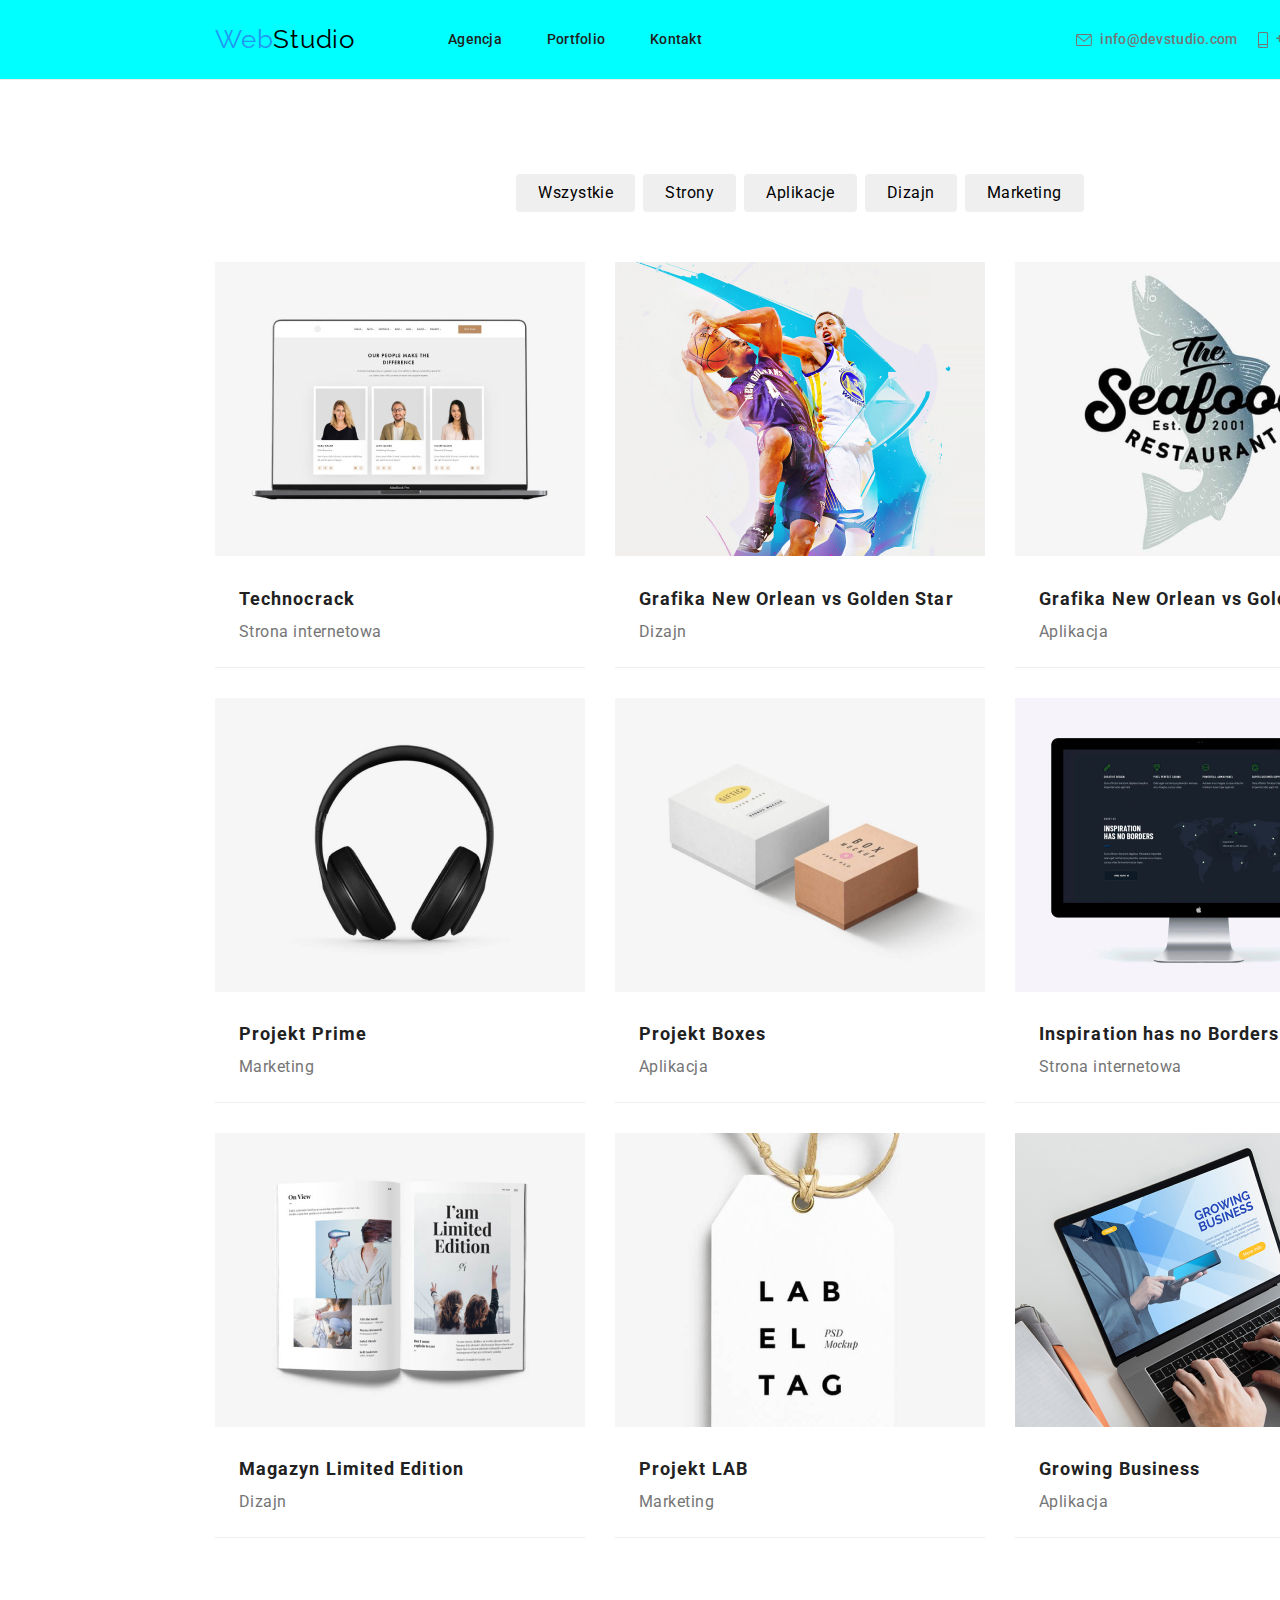
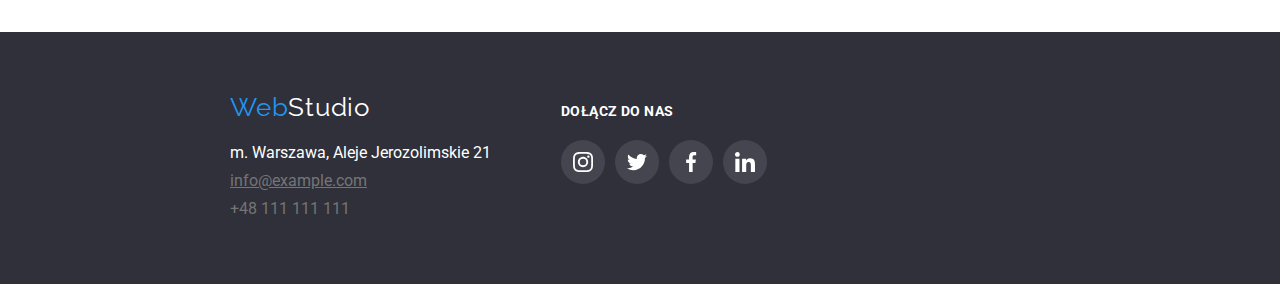
==== portfolio.html @ b92f5896 "new files" ====
<!DOCTYPE html>
<html lang="pl">
  <head>
    <meta charset="UTF-8" />
    <meta http-equiv="X-UA-Compatible" content="IE=edge" />
    <meta name="viewport" content="width=device-width, initial-scale=1.0" />
    <title>WebStudio - Portfolio</title>
    <link rel="stylesheet" href="css/modern-normalize.css" />
    <link rel="preconnect" href="https://fonts.googleapis.com" />
    <link rel="preconnect" href="https://fonts.gstatic.com" crossorigin />
    <link
      href="https://fonts.googleapis.com/css2?family=Raleway:ital,wght@0,700;1,700&family=Roboto:ital,wght@0,400;0,500;0,700;0,900;1,400;1,500;1,700;1,900&display=swap"
      rel="stylesheet"
    />
    <link rel="stylesheet" href="css/styles.css" />
  </head>
  <body>
    <div class="wrapper">
      <header class="header-container">
        <div class="container nav-container">
          <a class="logo-placeholder style-link" href="#"><span class="logo-span">Web</span>Studio</a>
          <nav class="navigation">
            <ul class="nav-links">
              <li><a class="nav-link style-link" href="index.html">Agencja</a></li>
              <li><a class="nav-link style-link" href="#">Portfolio</a></li>
              <li><a class="nav-link style-link" href="#">Kontakt</a></li>
            </ul>
          </nav>
          <a class="info-link mail-link style-link" href="mailto:info@devstudio.com"
            ><svg class="icon-nav" width="16" height="12">
              <use href="images/icons.svg#icon-envelope"></use>
            </svg>
            info@devstudio.com</a
          >
          <a class="info-link tel-link style-link" href="tel:+48111111111"
            ><svg class="icon-nav" width="10" height="16">
              <use href="images/icons.svg#icon-smartphone"></use>
            </svg>
            +48 111 111 111</a
          >
        </div>
      </header>
      <main class="section">
        <div class="container">
          <!-- Section for button to filter portfolio  -->
          <section class="filtr-portfolio">
            <ul class="portfolio-buttons">
              <li><button class="filter-btn" type="button">Wszystkie</button></li>
              <li><button class="filter-btn" type="button">Strony</button></li>
              <li><button class="filter-btn" type="button">Aplikacje</button></li>
              <li><button class="filter-btn" type="button">Dizajn</button></li>
              <li><button class="filter-btn" type="button">Marketing</button></li>
            </ul>
          </section>

          <!-- Portfolio section, images with descriptions -->
          <section class="portfolio">
            <ul class="portfolio-list">
              <li class="portfolio-item">
                <img src="images/portfolio/portfolio-01.jpg" style="margin: 0" alt="Picture of website with some people" width="370" height="294" />
                <div class="portfolio-text-container">
                  <h3 class="portfolio-title">Technocrack</h3>
                  <p class="portfolio-description">Strona internetowa</p>
                </div>
              </li>
              <li class="portfolio-item">
                <img src="images/portfolio/portfolio-02.jpg" alt="Picture of two basketball players" width="370" height="294" />
                <div class="portfolio-text-container">
                  <h3 class="portfolio-title">Grafika New Orlean vs Golden Star</h3>
                  <p class="portfolio-description">Dizajn</p>
                </div>
              </li>
              <li class="portfolio-item">
                <img src="images/portfolio/portfolio-03.jpg" alt="Picture of logo similar to fish" width="370" height="294" />
                <div class="portfolio-text-container">
                  <h3 class="portfolio-title">Grafika New Orlean vs Golden Star</h3>
                  <p class="portfolio-description">Aplikacja</p>
                </div>
              </li>
              <li class="portfolio-item">
                <img src="images/portfolio/portfolio-04.jpg" alt="Picture of headphones" width="370" height="294" />
                <div class="portfolio-text-container">
                  <h3 class="portfolio-title">Projekt Prime</h3>
                  <p class="portfolio-description">Marketing</p>
                </div>
              </li>
              <li class="portfolio-item">
                <img src="images/portfolio/portfolio-05.jpg" alt="Picture of two boxes" width="370" height="294" />
                <div class="portfolio-text-container">
                  <h3 class="portfolio-title">Projekt Boxes</h3>
                  <p class="portfolio-description">Aplikacja</p>
                </div>
              </li>
              <li class="portfolio-item">
                <img src="images/portfolio/portfolio-06.jpg" alt="Picture of website with a lot of inormation" width="370" height="294" />
                <div class="portfolio-text-container">
                  <h3 class="portfolio-title">Inspiration has no Borders</h3>
                  <p class="portfolio-description">Strona internetowa</p>
                </div>
              </li>
              <li class="portfolio-item">
                <img src="images/portfolio/portfolio-07.jpg" alt="Picture of a magazine" width="370" height="294" />
                <div class="portfolio-text-container">
                  <h3 class="portfolio-title">Magazyn Limited Edition</h3>
                  <p class="portfolio-description">Dizajn</p>
                </div>
              </li>
              <li class="portfolio-item">
                <img src="images/portfolio/portfolio-08.jpg" alt="Picture of a label" width="370" height="294" />
                <div class="portfolio-text-container">
                  <h3 class="portfolio-title">Projekt LAB</h3>
                  <p class="portfolio-description">Marketing</p>
                </div>
              </li>
              <li class="portfolio-item">
                <img src="images/portfolio/portfolio-09.jpg" alt="Picture of someone typing on a laptop" width="370" height="294" />
                <div class="portfolio-text-container">
                  <h3 class="portfolio-title">Growing Business</h3>
                  <p class="portfolio-description">Aplikacja</p>
                </div>
              </li>
            </ul>
          </section>
        </div>
      </main>
      <footer class="foot">
        <div class="container footer-container">
          <div class="footer-contacts">
            <a class="logo-placeholder logo-down style-link" href="#"><span class="logo-span">Web</span>Studio</a>
            <address class="adres">
              <ul class="adres-list">
                <li>
                  <a class="where-to style-link" href="https://goo.gl/maps/Lxoy2PiTruj3LMqQA" target="_blank" rel="noopener nofollow noreferrer">
                    m. Warszawa, Aleje Jerozolimskie 21
                  </a>
                </li>
                <li><a class="info-link transparent style-link underline-link" href="mailto:info@example.com">info@example.com</a></li>
                <li><a class="info-link transparent style-link" href="tel:+48111111111">+48 111 111 111</a></li>
              </ul>
            </address>
          </div>
          <div class="footer-social-div">
            <h3 class="footer-social-h3">dołącz do nas</h3>
            <ul class="footer-social-list">
              <li class="footer-social-icon">
                <svg class="icon" width="20" height="20">
                  <use href="images/icons.svg#icon-instagram"></use>
                </svg>
              </li>
              <li class="footer-social-icon">
                <svg class="icon" width="20" height="20">
                  <use href="images/icons.svg#icon-twitter"></use>
                </svg>
              </li>
              <li class="footer-social-icon">
                <svg class="icon" width="20" height="20">
                  <use href="images/icons.svg#icon-facebook"></use>
                </svg>
              </li>
              <li class="footer-social-icon">
                <svg class="icon" width="20" height="20">
                  <use href="images/icons.svg#icon-linkedin"></use>
                </svg>
              </li>
            </ul>
          </div>
        </div>
      </footer>
    </div>
  </body>
</html>
---- css/styles.css ----
/* Do pliku dodaję komentarze po angielsku i różne dodatkowe opisy, żeby później po ponownym otworzeniu pamiętać czemu pewne rzeczy są komentarzach */

:root {
  --font-main-color: #212121;
  --font-secondary-color: #757575;
  --hover-bg-color: #2196f3;
  --color-white: #ffffff;
  --color-black: #000000;
  --bg-dark-color: #2f303a;
  --bg-medium-color: #f5f4fa;
  --font-transparent: rgb(255 255 255 / 0.6);
  --nav-border-color: #ececec;
  --showcase-bg: rgba(47, 48, 58, 0.4);
  --social-bg-color: rgb(255 255 255 / 0.1);
  --default-icon-color: #afb1b8;
}
/* * {
  margin: 0;
} */
body {
  font-family: "Roboto", "Raleway", sans-serif;
  color: var(--font-main-color);
}

ul,
h1,
h2,
h3,
h4,
h5 {
  margin: 0;
  padding: 0;
}

/* =====================================  Background colors ======================================= */
.showcase {
  /* background-color: var(--bg-dark-color); */
  text-align: center;
  /* height: 600px; */
  padding: 200px 0px;
  max-width: 1600px;
  background-size: contain;
  background-repeat: no-repeat;
  background-position: center;
  background-image: linear-gradient(to bottom, var(--showcase-bg), var(--showcase-bg)), url(../images/showcase.png);
}

.team {
  background-color: var(--bg-medium-color);
}

.foot {
  background-color: var(--bg-dark-color);
  /* padding-top: 60px; */
  height: 252px;
  padding: 60px 215px 24px 215px;
}

/* ============================================= Links ======================================== */

.style-link {
  text-decoration: none;
}

.transparent {
  color: var(--font-transparent);
}

.underline-link {
  text-decoration: underline;
}

/* ========================================= Hover and focus ==================================== */

.filter-btn:hover,
.filter-btn:focus,
.order-btn:hover,
.order-btn:focus {
  background-color: var(--hover-bg-color);
  color: var(--color-white);
  cursor: pointer;
}

.filter-btn:hover,
.filter-btn:focus {
  box-shadow: 0px 3px 1px rgba(0, 0, 0, 0.1), 0px 1px 2px rgba(0, 0, 0, 0.08), 0px 2px 2px rgba(0, 0, 0, 0.12);
}

.style-link:hover,
.style-link:focus {
  color: var(--hover-bg-color);
}

.team-social-icon:hover,
.footer-social-icon:hover,
.team-social-icon:focus,
.footer-social-icon:focus {
  cursor: pointer;
  background-color: var(--hover-bg-color);
  transition: 0.3s;
  /* color: black; */
  color: var(--color-white);
}

.client-icon:hover,
.client-icon:focus {
  cursor: pointer;
  color: var(--hover-bg-color);
}
/* ============================================== ICONS =========================== */

.icon-nav {
  /* display: inline-block; */
  vertical-align: middle;
  margin-right: 5px;
  /* margin: 0;
  padding: 0; */
  --color1: currentColor;
}

.team-social-icon {
  width: 44px;
  height: 44px;
  /* padding: 12px; */
  /* background-color: #2196f3; */
  border-radius: 50%;
  display: flex;
  justify-content: center;
  align-items: center;
  color: var(--default-icon-color);
}

.icon {
  --color5: currentColor;
}

.client-list {
  display: flex;
  list-style: none;
  padding: 0;
  margin: 0; /* ------------ !!!!!!!!! deletes empty space between main and footer*/
  justify-content: space-between;
  /* text-align: center; */
  /* background-color: yellow*/ /*  --------- only to temporary preview box area*/
  color: var(--default-icon-color);
}

.client-icon {
  /* background-color: burlywood; */ /*  --------- only to temporary preview box area*/
  min-width: 170px;
  height: 92px;
  display: flex;
  justify-content: center;
  align-items: center;
  border: 1px solid;
  border-radius: 4px;
}

.footer-social-icon {
  width: 44px;
  height: 44px;
  background-color: var(--social-bg-color);
  border-radius: 50%;
  display: flex;
  justify-content: center;
  align-items: center;
}

/* ===================================== Font colors, sizes and weight =========================== */

.logo-placeholder {
  /* display: inline-block; */
  color: var(--color-black);
  font-family: "Raleway";
  font-style: normal;
  /* font-weight: 700; - only this weight is loaded with Google Fonts, therefore there is no need to specify it*/
  font-size: 26px;
  line-height: 1.2;
  letter-spacing: 0.03em;
  margin-right: 93px;
  /* background-color: #212121; */ /*  -------- only to temporary preview box area*/
  /* vertical-align: middle; */
}

.logo-down {
  color: var(--color-white);
}

.logo-span {
  color: var(--hover-bg-color);
}

.navigation {
  /* display: inline-block; */
  font-weight: 500;
  font-size: 14px;
  line-height: 1.14;
  letter-spacing: 0.02em;
  /* background-color: yellow; */ /*  ------ only to temporary preview box area*/
  /* vertical-align: middle; */
}

.nav-link {
  /* display: block; */
  color: var(--font-main-color);
}

.info-link {
  color: var(--font-secondary-color);
  /* background-color: #212121; */
}

.mail-link {
  /* display: inline-block; */
  /* background-color: yellow; */ /*  ------ only to temporary preview box area*/
  /* margin-left: 371px; */
  margin-left: auto;
  margin-right: 20px;
  margin-top: 0;
  margin-bottom: 0;
  font-weight: 500;
  font-size: 14px;
  line-height: 1.14;
  letter-spacing: 0.02em;
  /* vertical-align: middle; */
}

.tel-link {
  /* display: inline-block; */
  /* background-color: yellow; */ /*  ------ only to temporary preview box area*/
  font-weight: 500;
  font-size: 14px;
  line-height: 1.14;
  letter-spacing: 0.02em;
  /* vertical-align: middle; */
}

.showcase-h1 {
  display: block;
  margin: auto;
  text-transform: uppercase;
  color: var(--color-white);
  font-weight: 900;
  font-size: 44px;
  line-height: 1.37;
  text-align: center;
  letter-spacing: 0.06em;
  width: 700px;
}

.section-h2 {
  font-size: 36px;
  line-height: 1.17;
  text-align: center;
  letter-spacing: 0.03em;
  margin: 0 auto 50px auto; /* 0 deletes spac between divs*/
}

.order-btn {
  font-weight: 700;
  font-size: 16px;
  line-height: 1.875;
  margin-top: 30px;
  width: 200px;
  /* height: 50px; */
  border: none;
  padding: 10px 0px;
  border-radius: 4px;
}

.about-h3 {
  font-size: 14px;
  line-height: 1.15;
  letter-spacing: 0.03em;
  text-transform: uppercase;
  padding-top: 30px;
}

.about-article {
  color: var(--font-secondary-color);
  font-size: 14px;
  line-height: 1.71;
  letter-spacing: 0.03em;
}

.teammate-name {
  font-weight: 500;
  font-size: 16px;
  line-height: 1.19;
  /* text-align: center; */
  letter-spacing: 0.03em;
  padding-top: 30px;
}

.teammate-description {
  color: var(--font-secondary-color);
  font-size: 16px;
  line-height: 1.19;
  /* text-align: center; */
  letter-spacing: 0.03em;
}

.teammate-socials {
  margin: 0 32px;
  list-style: none;
  display: flex;
  /* background-color: #2196f3; */
  justify-content: space-between;
}

.adres {
  font-style: normal;
  margin-top: 20px;
}

.where-to {
  color: var(--color-white);
}

.footer-social-h3 {
  color: var(--color-white);
  font-size: 14px;
  line-height: 1.14;
  letter-spacing: 0.03em;
  text-transform: uppercase;
  padding-top: 12px;
  padding-bottom: 20px;
}

/* ===================================== Font colors, sizes and weight - PORTFOLIO =========================== */

.filter-btn {
  font-size: 16px;
  line-height: 1.625;
  /* text-align: center; */
  letter-spacing: 0.03em;
  padding: 6px 22px;
  border-radius: 4px;
  border: none;
}

.portfolio-title {
  font-size: 18px;
  line-height: 2;
  letter-spacing: 0.06em;
  margin: 0;
}

.portfolio-description {
  color: var(--font-secondary-color);
  font-size: 16px;
  line-height: 1.875;
  letter-spacing: 0.03em;
  margin: 0;
}

/* ====================================== CONTAINERS + FLEXBOX ============================================ */

.wrapper {
  width: 1600px;
  margin: auto;
}

.nav-container {
  /* background-color: burlywood; */
  display: flex;
  align-items: center;
  /* justify-content: space-between; */
  /* margin: 0; */
}

.container {
  width: 1200px;
  margin: 0px auto;
  padding: 0 15px;
}

.section {
  padding: 94px 0px;
}

.about-section {
  /* background-color: yellow; */
}

.header-container {
  border-bottom: 1px solid var(--nav-border-color);
  background-color: aqua;
  padding: 24px 0px;
  font-size: 0px; /* !!!!!!!!!!!! ---------  DELETES SMALL EMPTY SPACES BETWEEEN INLINE-BLOCKS !!!!!!!! */
}

.nav-links {
  display: flex;
  list-style-type: none;
  padding: 0;
  margin: 0;
  width: 254px;
  justify-content: space-between;
  /* margin-right: 371px; */
  /* margin-left: 93px; */
}

.about-list {
  display: flex;
  /* background-color: #f5f4fa; */ /*  ------- only to temporary preview box area*/
  list-style: none;
  justify-content: space-between;
  padding: 0;
  margin: 0; /* ------------ !!!!!!!!! deletes empty space between main and showcase*/
}

.about-list > li:not(:last-child) {
  margin-right: 30px;
}

.about-list > li {
  flex: 1; /* columns stay the same width no matter how much txt has one */
}

.about-icon {
  padding: 25px 0;
  text-align: center;
  border-radius: 4px;
  background-color: var(--bg-medium-color);
}

.what-we-do {
  /* display: inline-block; */
  /* background-color: #212121; */
  margin-top: 94px;
}

.about-pic-list {
  display: flex;
  list-style: none;
  padding: 0;
  margin: 0; /*  -------- deletes empyt space betweeen two divs*/
  justify-content: space-between;
}

.team-list {
  display: flex;
  list-style: none;
  padding: 0;
  margin: 0; /* ------------ !!!!!!!!! deletes empty space between main and footer*/
  justify-content: space-between;
  text-align: center;
  /* background-color: yellow*/ /*  --------- only to temporary preview box area*/
}

.team-list > li {
  background-color: var(--color-white);
  padding-bottom: 18px;
  border-radius: 0px 0px 4px 4px;
  box-shadow: 0px 1px 3px rgba(0, 0, 0, 0.12), 0px 1px 1px rgba(0, 0, 0, 0.14), 0px 2px 1px rgba(0, 0, 0, 0.2);
}
/* .teammate-socials > li {
  
} */

.adres-list {
  display: flex;
  flex-direction: column;
  list-style: none;
  padding: 0;
  /* margin-left: 215px; */
}

.adres-list > li:not(:last-child) {
  margin-bottom: 10px;
}

.filtr-portfolio {
  margin: 0 auto 50px auto;
  /* width: 572px; */
  /* background-color: #757575; */
}

.portfolio-buttons {
  display: flex;
  list-style-type: none;
  padding: 0;
  margin: 0;
  gap: 8px;
  justify-content: center;
}

/* .portfolio {
  background-color: #2f303a; --------- only to temporary preview box area
} */

.portfolio-text-container {
  padding: 20px 24px;
  text-align: start;
}

.portfolio-list {
  text-align: center;
  display: flex;
  list-style-type: none;
  padding: 0;
  flex-wrap: wrap;
  gap: 30px;
}

.portfolio-item {
  border-bottom: 1px solid #eeeeee;
  flex-basis: calc((100% - 60px) / 3);
}
.portfolio-item:hover,
.portfolio-item:focus {
  box-shadow: 0px 1px 1px rgba(0, 0, 0, 0.12), 0px 4px 4px rgba(0, 0, 0, 0.06), 1px 4px 6px rgba(0, 0, 0, 0.16);
}

.footer-container {
  display: flex;
  gap: 70px;
}

.footer-social-list {
  color: var(--color-white);
  list-style-type: none;
  display: flex;
  gap: 10px;
}

/* id="icon-envelope"
id="icon-smartphone" 
id="icon-antenna" 
id="icon-clock" 
id="icon-diagram" 
id="icon-astronaut" 
id="icon-Ellipse01" 
id="icon-Ellipse02" 
id="icon-Ellipse03" 
id="icon-Ellipse04" 
id="icon-instagram" 
id="icon-twitter" 
id="icon-facebook" 
id="icon-linkedin" 
id="icon-group01" 
id="icon-group02" 
id="icon-group03" 
id="icon-group04" 
id="icon-group05" 
id="icon-group06" */
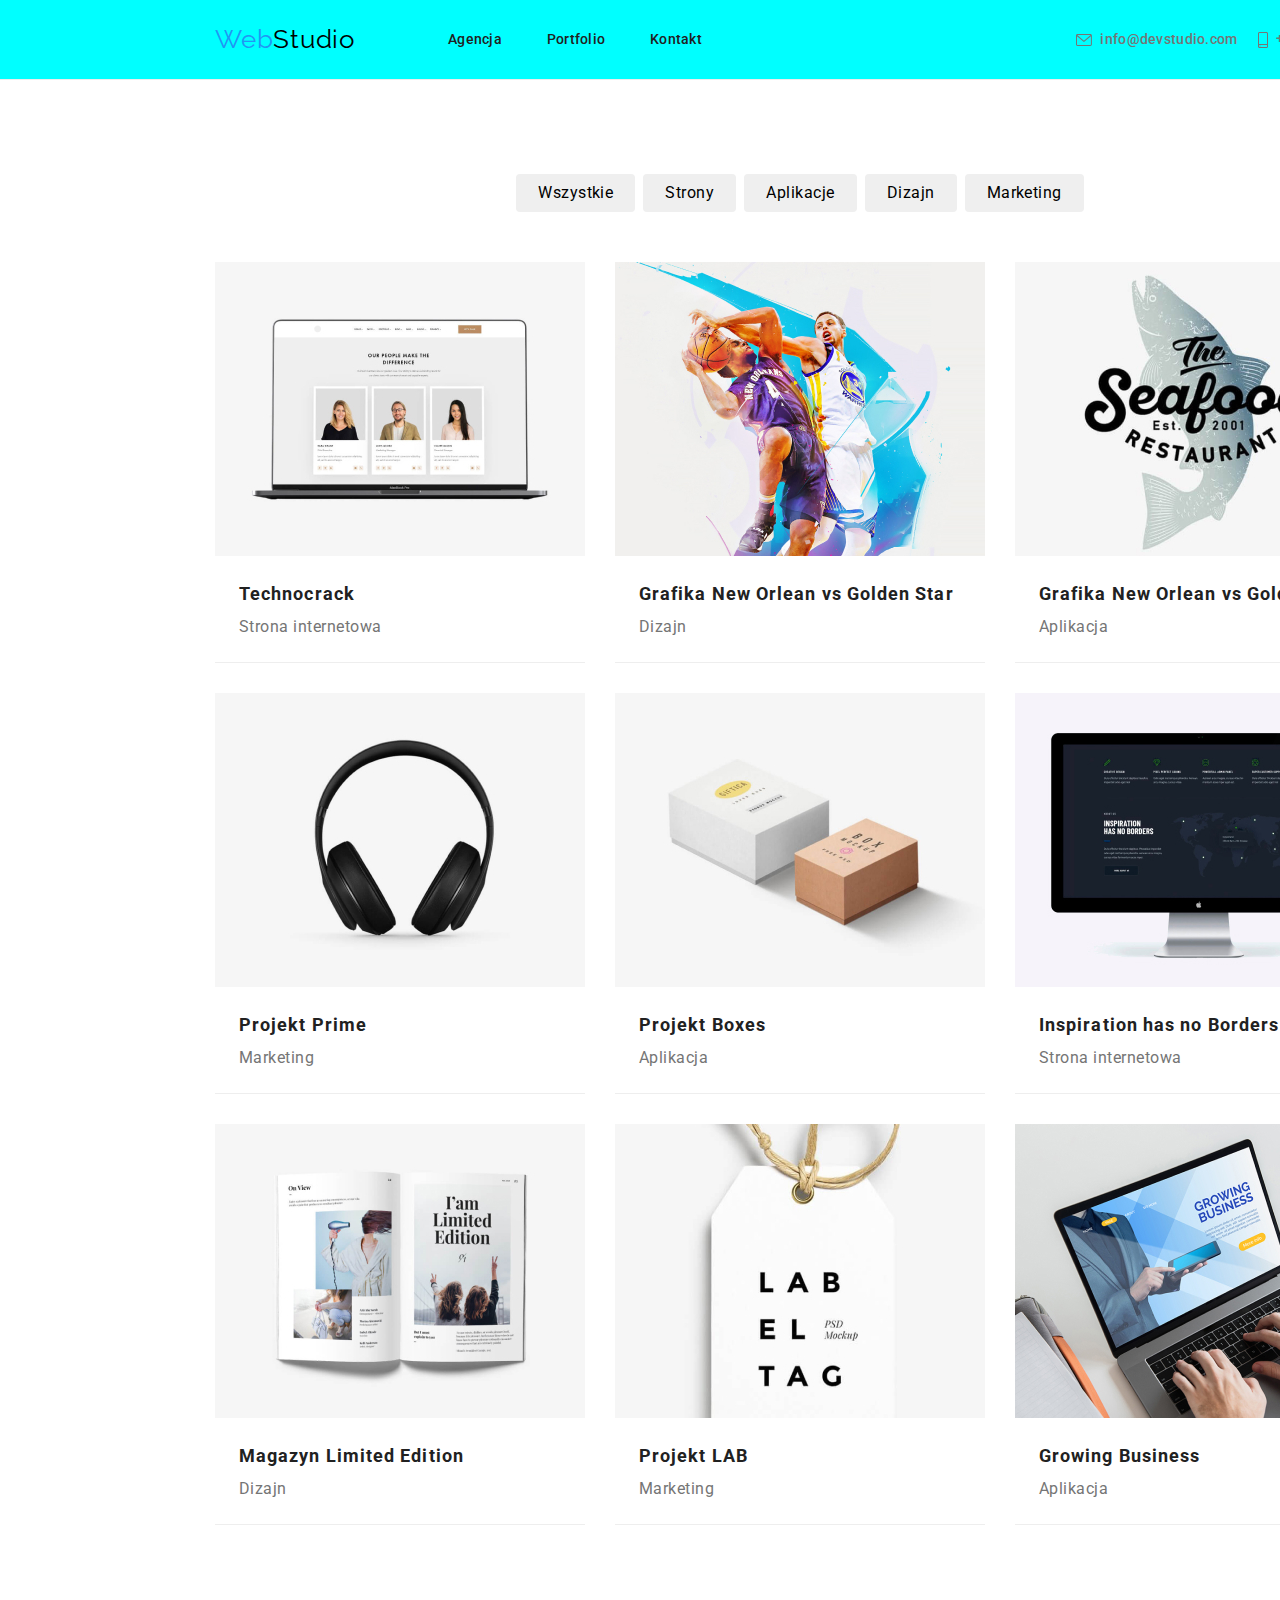
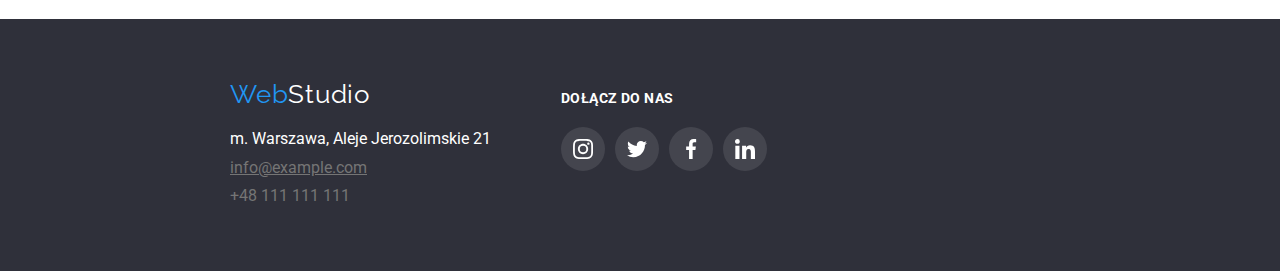
==== commit e1981ea9: "modal" ====
--- a/portfolio.html
+++ b/portfolio.html
@@ -57,63 +57,108 @@
           <section class="portfolio">
             <ul class="portfolio-list">
               <li class="portfolio-item">
-                <img src="images/portfolio/portfolio-01.jpg" style="margin: 0" alt="Picture of website with some people" width="370" height="294" />
+                <div class="portfolio-box">
+                  <img src="images/portfolio/portfolio-01.jpg" alt="Picture of website with some people" width="370" height="294" />
+                  <div class="portfolio-overlay">
+                    <p>Lorem ipsum dolor sit amet, consectetur adipisicing elit.</p>
+                  </div>
+                </div>
                 <div class="portfolio-text-container">
                   <h3 class="portfolio-title">Technocrack</h3>
                   <p class="portfolio-description">Strona internetowa</p>
                 </div>
               </li>
               <li class="portfolio-item">
-                <img src="images/portfolio/portfolio-02.jpg" alt="Picture of two basketball players" width="370" height="294" />
+                <div class="portfolio-box">
+                  <img src="images/portfolio/portfolio-02.jpg" alt="Picture of website with some people" width="370" height="294" />
+                  <div class="portfolio-overlay">
+                    <p>Lorem ipsum dolor sit amet, consectetur adipisicing elit.</p>
+                  </div>
+                </div>
                 <div class="portfolio-text-container">
                   <h3 class="portfolio-title">Grafika New Orlean vs Golden Star</h3>
                   <p class="portfolio-description">Dizajn</p>
                 </div>
               </li>
               <li class="portfolio-item">
-                <img src="images/portfolio/portfolio-03.jpg" alt="Picture of logo similar to fish" width="370" height="294" />
+                <div class="portfolio-box">
+                  <img src="images/portfolio/portfolio-03.jpg" alt="Picture of website with some people" width="370" height="294" />
+                  <div class="portfolio-overlay">
+                    <p>Lorem ipsum dolor sit amet, consectetur adipisicing elit.</p>
+                  </div>
+                </div>
                 <div class="portfolio-text-container">
                   <h3 class="portfolio-title">Grafika New Orlean vs Golden Star</h3>
                   <p class="portfolio-description">Aplikacja</p>
                 </div>
               </li>
               <li class="portfolio-item">
-                <img src="images/portfolio/portfolio-04.jpg" alt="Picture of headphones" width="370" height="294" />
+                <div class="portfolio-box">
+                  <img src="images/portfolio/portfolio-04.jpg" alt="Picture of website with some people" width="370" height="294" />
+                  <div class="portfolio-overlay">
+                    <p>Lorem ipsum dolor sit amet, consectetur adipisicing elit.</p>
+                  </div>
+                </div>
                 <div class="portfolio-text-container">
                   <h3 class="portfolio-title">Projekt Prime</h3>
                   <p class="portfolio-description">Marketing</p>
                 </div>
               </li>
               <li class="portfolio-item">
-                <img src="images/portfolio/portfolio-05.jpg" alt="Picture of two boxes" width="370" height="294" />
+                <div class="portfolio-box">
+                  <img src="images/portfolio/portfolio-05.jpg" alt="Picture of website with some people" width="370" height="294" />
+                  <div class="portfolio-overlay">
+                    <p>Lorem ipsum dolor sit amet, consectetur adipisicing elit.</p>
+                  </div>
+                </div>
                 <div class="portfolio-text-container">
                   <h3 class="portfolio-title">Projekt Boxes</h3>
                   <p class="portfolio-description">Aplikacja</p>
                 </div>
               </li>
               <li class="portfolio-item">
-                <img src="images/portfolio/portfolio-06.jpg" alt="Picture of website with a lot of inormation" width="370" height="294" />
+                <div class="portfolio-box">
+                  <img src="images/portfolio/portfolio-06.jpg" alt="Picture of website with some people" width="370" height="294" />
+                  <div class="portfolio-overlay">
+                    <p>Lorem ipsum dolor sit amet, consectetur adipisicing elit.</p>
+                  </div>
+                </div>
                 <div class="portfolio-text-container">
                   <h3 class="portfolio-title">Inspiration has no Borders</h3>
                   <p class="portfolio-description">Strona internetowa</p>
                 </div>
               </li>
               <li class="portfolio-item">
-                <img src="images/portfolio/portfolio-07.jpg" alt="Picture of a magazine" width="370" height="294" />
+                <div class="portfolio-box">
+                  <img src="images/portfolio/portfolio-07.jpg" alt="Picture of website with some people" width="370" height="294" />
+                  <div class="portfolio-overlay">
+                    <p>Lorem ipsum dolor sit amet, consectetur adipisicing elit.</p>
+                  </div>
+                </div>
                 <div class="portfolio-text-container">
                   <h3 class="portfolio-title">Magazyn Limited Edition</h3>
                   <p class="portfolio-description">Dizajn</p>
                 </div>
               </li>
               <li class="portfolio-item">
-                <img src="images/portfolio/portfolio-08.jpg" alt="Picture of a label" width="370" height="294" />
+                <div class="portfolio-box">
+                  <img src="images/portfolio/portfolio-08.jpg" alt="Picture of website with some people" width="370" height="294" />
+                  <div class="portfolio-overlay">
+                    <p>Lorem ipsum dolor sit amet, consectetur adipisicing elit.</p>
+                  </div>
+                </div>
                 <div class="portfolio-text-container">
                   <h3 class="portfolio-title">Projekt LAB</h3>
                   <p class="portfolio-description">Marketing</p>
                 </div>
               </li>
               <li class="portfolio-item">
-                <img src="images/portfolio/portfolio-09.jpg" alt="Picture of someone typing on a laptop" width="370" height="294" />
+                <div class="portfolio-box">
+                  <img src="images/portfolio/portfolio-09.jpg" alt="Picture of website with some people" width="370" height="294" />
+                  <div class="portfolio-overlay">
+                    <p>Lorem ipsum dolor sit amet, consectetur adipisicing elit.</p>
+                  </div>
+                </div>
                 <div class="portfolio-text-container">
                   <h3 class="portfolio-title">Growing Business</h3>
                   <p class="portfolio-description">Aplikacja</p>
--- a/css/styles.css
+++ b/css/styles.css
@@ -13,6 +13,7 @@
   --showcase-bg: rgba(47, 48, 58, 0.4);
   --social-bg-color: rgb(255 255 255 / 0.1);
   --default-icon-color: #afb1b8;
+  --portfolio-bg-color: rgb(33 150 243/ 0.9);
 }
 /* * {
   margin: 0;
@@ -70,6 +71,46 @@
   text-decoration: underline;
 }
 
+/* ============================================== MODAL ============================================ */
+
+.modal {
+  cursor: not-allowed;
+  display: flex;
+  position: fixed;
+  left: 0;
+  right: 0;
+  top: 0;
+  bottom: 0;
+  background-color: hsla(0, 0%, 0%, 0.5);
+}
+
+.box-modal {
+  cursor: initial;
+  position: relative;
+  width: 528px;
+  height: 581px;
+  margin: auto;
+  background-color: var(--color-white);
+  box-shadow: 0px 1px 3px rgba(0, 0, 0, 0.12), 0px 1px 1px rgba(0, 0, 0, 0.14), 0px 2px 1px rgba(0, 0, 0, 0.2);
+  border-radius: 14px;
+}
+
+.btn-modal {
+  cursor: pointer;
+  position: absolute;
+  right: 8px;
+  top: 8px;
+  background: none;
+  border-radius: 50%;
+  border: 1px solid rgba(255, 0, 0, 0.1);
+}
+
+.is-hidden {
+  pointer-events: none;
+  visibility: hidden;
+  opacity: 0;
+}
+
 /* ========================================= Hover and focus ==================================== */
 
 .filter-btn:hover,
@@ -107,6 +148,37 @@
   cursor: pointer;
   color: var(--hover-bg-color);
 }
+
+/* ============================================== OVERLAY'e =========================== */
+.portfolio-box {
+  position: relative;
+  display: flex;
+  flex-direction: column;
+  width: 370px;
+  height: 294px;
+  overflow: hidden;
+}
+.portfolio-overlay {
+  position: absolute;
+  padding: 49px 45px 49px 24px;
+  height: 100%;
+  text-align: initial;
+  font-family: "Roboto";
+  font-style: normal;
+  font-weight: 400;
+  font-size: 18px;
+  line-height: 1.55;
+  letter-spacing: 0.03em;
+  color: var(--color-white);
+  background: var(--portfolio-bg-color);
+  transform: translateY(100%);
+  transition: 250ms cubic-bezier(0.4, 0, 0.2, 1);
+}
+
+.portfolio-item:hover .portfolio-overlay {
+  transform: translateY(0);
+}
+
 /* ============================================== ICONS =========================== */
 
 .icon-nav {
@@ -510,6 +582,7 @@
 }
 .portfolio-item:hover,
 .portfolio-item:focus {
+  cursor: pointer;
   box-shadow: 0px 1px 1px rgba(0, 0, 0, 0.12), 0px 4px 4px rgba(0, 0, 0, 0.06), 1px 4px 6px rgba(0, 0, 0, 0.16);
 }
 
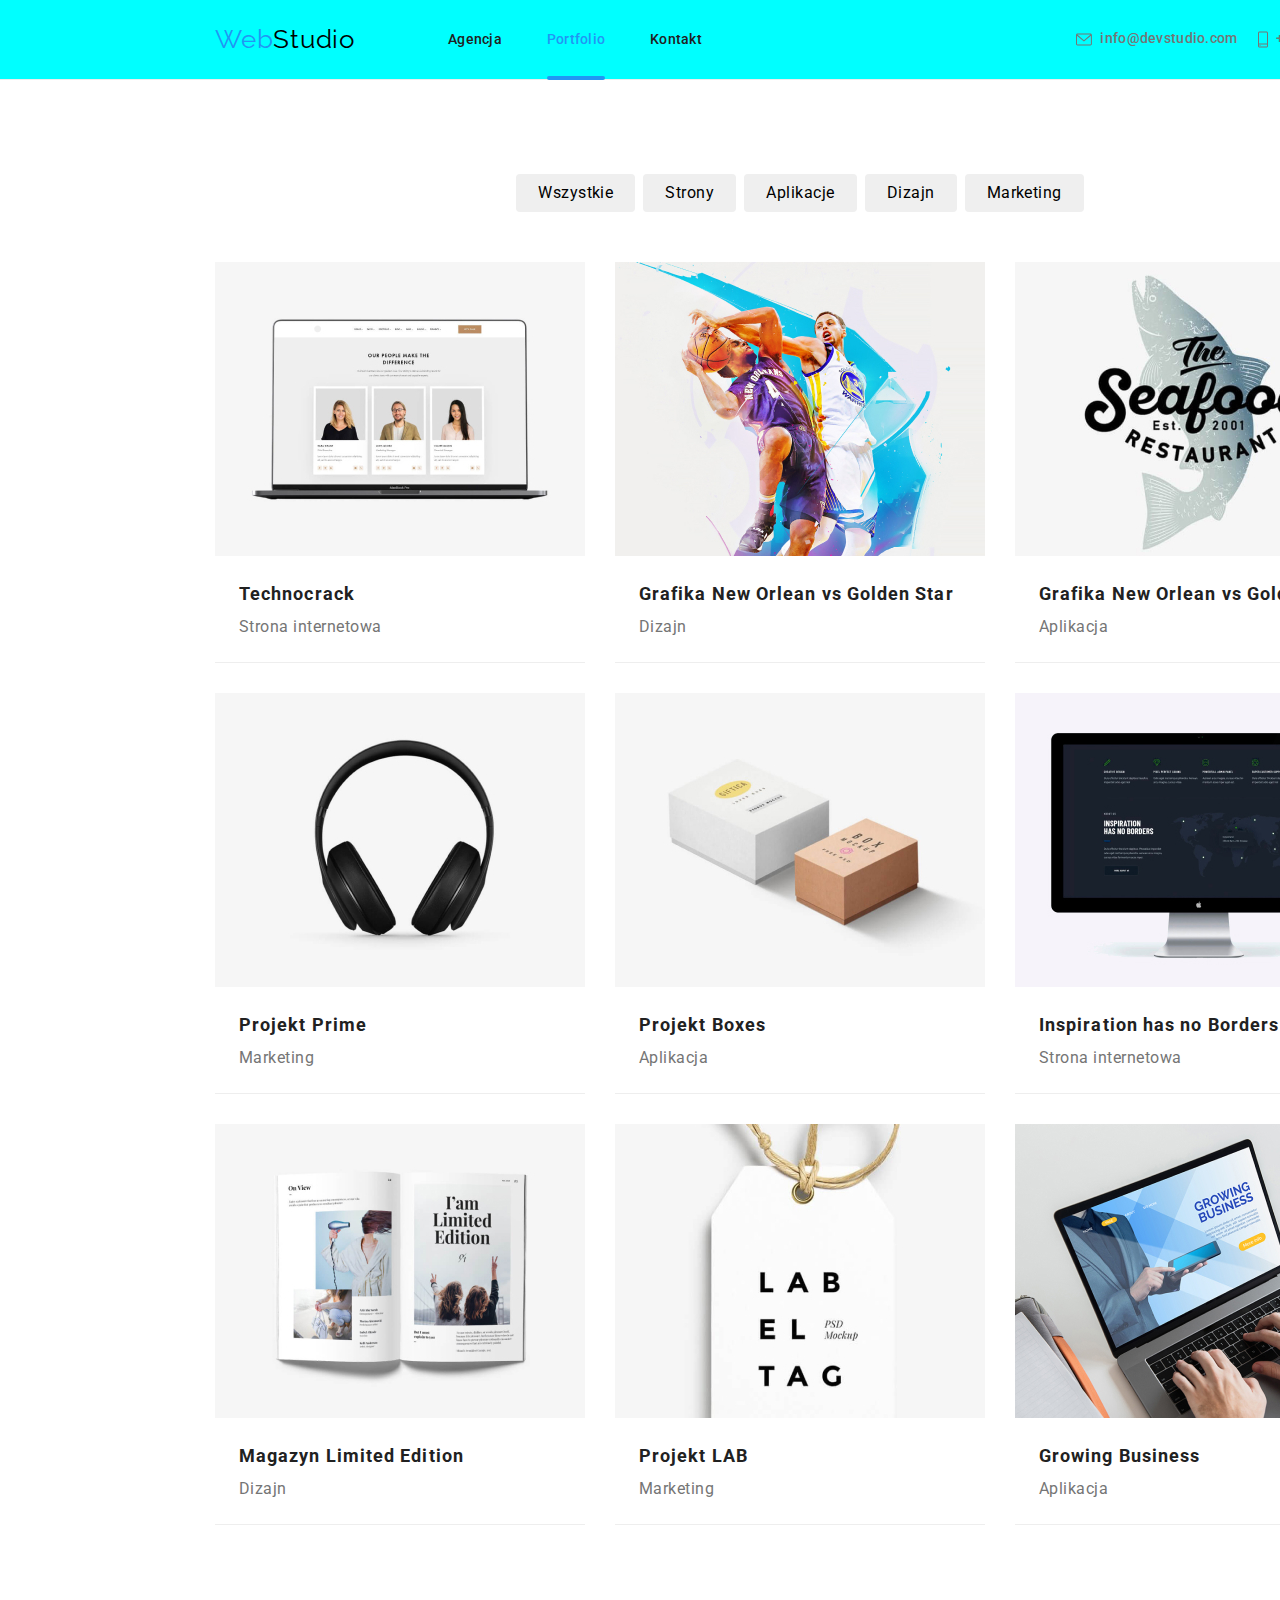
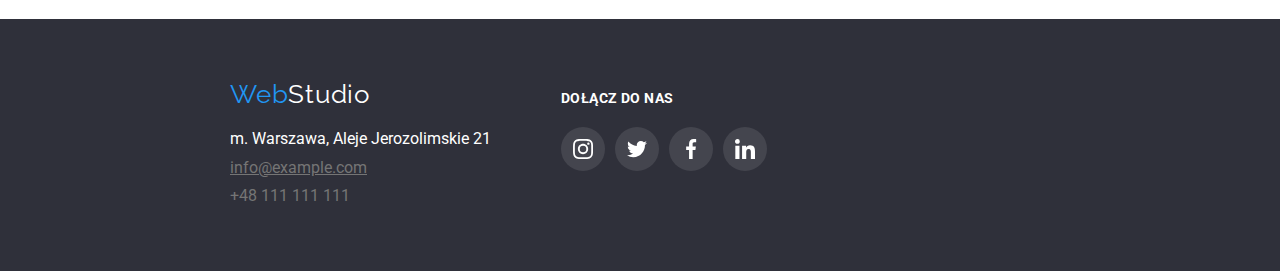
==== commit 7670711f: "transitions" ====
--- a/portfolio.html
+++ b/portfolio.html
@@ -22,18 +22,18 @@
           <nav class="navigation">
             <ul class="nav-links">
               <li><a class="nav-link style-link" href="index.html">Agencja</a></li>
-              <li><a class="nav-link style-link" href="#">Portfolio</a></li>
+              <li><a class="nav-link style-link curr-link" href="#">Portfolio</a></li>
               <li><a class="nav-link style-link" href="#">Kontakt</a></li>
             </ul>
           </nav>
           <a class="info-link mail-link style-link" href="mailto:info@devstudio.com"
-            ><svg class="icon-nav" width="16" height="12">
+            ><svg class="icon-nav" width="16" height="19">
               <use href="images/icons.svg#icon-envelope"></use>
             </svg>
             info@devstudio.com</a
           >
           <a class="info-link tel-link style-link" href="tel:+48111111111"
-            ><svg class="icon-nav" width="10" height="16">
+            ><svg class="icon-nav" width="10" height="19">
               <use href="images/icons.svg#icon-smartphone"></use>
             </svg>
             +48 111 111 111</a
--- a/css/styles.css
+++ b/css/styles.css
@@ -14,6 +14,7 @@
   --social-bg-color: rgb(255 255 255 / 0.1);
   --default-icon-color: #afb1b8;
   --portfolio-bg-color: rgb(33 150 243/ 0.9);
+  --about-bg-color: rgb(47 48 58 / 0.8);
 }
 /* * {
   margin: 0;
@@ -61,6 +62,8 @@
 
 .style-link {
   text-decoration: none;
+
+  transition: 250ms cubic-bezier(0.4, 0, 0.2, 1);
 }
 
 .transparent {
@@ -69,6 +72,22 @@
 
 .underline-link {
   text-decoration: underline;
+}
+
+.nav-link.curr-link {
+  color: var(--hover-bg-color);
+  position: relative;
+}
+
+.curr-link::after {
+  content: "";
+  width: 100%;
+  height: 4px;
+  position: absolute;
+  bottom: -33px;
+  right: 0;
+  border-radius: 2px;
+  background: var(--hover-bg-color);
 }
 
 /* ============================================== MODAL ============================================ */
@@ -82,6 +101,7 @@
   top: 0;
   bottom: 0;
   background-color: hsla(0, 0%, 0%, 0.5);
+  z-index: 100;
 }
 
 .box-modal {
@@ -138,7 +158,6 @@
 .footer-social-icon:focus {
   cursor: pointer;
   background-color: var(--hover-bg-color);
-  transition: 0.3s;
   /* color: black; */
   color: var(--color-white);
 }
@@ -150,6 +169,26 @@
 }
 
 /* ============================================== OVERLAY'e =========================== */
+
+.about-item {
+  position: relative;
+  display: flex;
+  text-align: center;
+}
+
+.about-description {
+  position: absolute;
+  display: flex;
+  justify-content: center;
+  align-items: center;
+  width: 100%;
+  height: 70px;
+  bottom: 0;
+  background: var(--about-bg-color);
+  color: var(--color-white);
+  text-transform: uppercase;
+}
+
 .portfolio-box {
   position: relative;
   display: flex;
@@ -200,6 +239,8 @@
   justify-content: center;
   align-items: center;
   color: var(--default-icon-color);
+
+  transition: 250ms cubic-bezier(0.4, 0, 0.2, 1);
 }
 
 .icon {
@@ -226,6 +267,8 @@
   align-items: center;
   border: 1px solid;
   border-radius: 4px;
+
+  transition: 250ms cubic-bezier(0.4, 0, 0.2, 1);
 }
 
 .footer-social-icon {
@@ -236,6 +279,8 @@
   display: flex;
   justify-content: center;
   align-items: center;
+
+  transition: 250ms cubic-bezier(0.4, 0, 0.2, 1);
 }
 
 /* ===================================== Font colors, sizes and weight =========================== */
@@ -338,6 +383,8 @@
   border: none;
   padding: 10px 0px;
   border-radius: 4px;
+
+  transition: 250ms cubic-bezier(0.4, 0, 0.2, 1);
 }
 
 .about-h3 {
@@ -409,6 +456,8 @@
   padding: 6px 22px;
   border-radius: 4px;
   border: none;
+
+  transition: 250ms cubic-bezier(0.4, 0, 0.2, 1);
 }
 
 .portfolio-title {
@@ -579,7 +628,9 @@
 .portfolio-item {
   border-bottom: 1px solid #eeeeee;
   flex-basis: calc((100% - 60px) / 3);
-}
+  transition: 250ms cubic-bezier(0.4, 0, 0.2, 1);
+}
+
 .portfolio-item:hover,
 .portfolio-item:focus {
   cursor: pointer;
